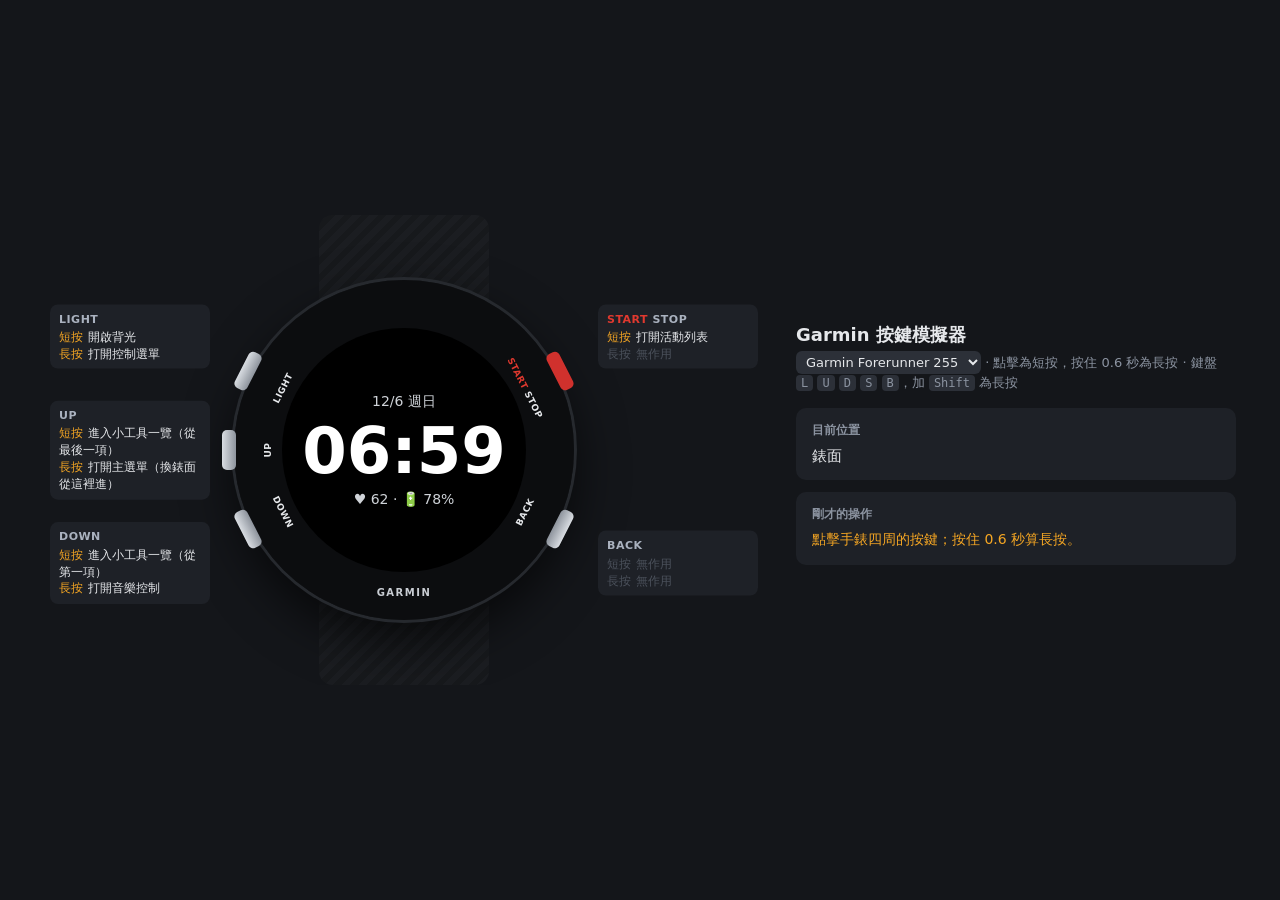
==== index.html @ a1b8f39e "Add Garmin button simulator with Forerunner 255 and fenix 7 models Data-driven state machine engine " ====
<!doctype html>
<html lang="zh-Hant">
<head>
  <meta charset="utf-8">
  <meta name="viewport" content="width=device-width, initial-scale=1">
  <title>Garmin 按鍵模擬器</title>
  <link rel="stylesheet" href="style.css">
</head>
<body>
  <div class="stage">
    <div class="strap"></div>
    <div id="watch"><div id="screen"></div></div>
  </div>

  <div class="panel">
    <h1>Garmin 按鍵模擬器</h1>
    <p class="sub"><select id="model"></select> · 點擊為短按，按住 0.6 秒為長按 · 鍵盤 <kbd>L</kbd> <kbd>U</kbd> <kbd>D</kbd> <kbd>S</kbd> <kbd>B</kbd>，加 <kbd>Shift</kbd> 為長按</p>

    <div class="box"><h2>目前位置</h2><div id="path"></div></div>
    <div class="box"><h2>剛才的操作</h2><div id="log"></div></div>
  </div>

  <script src="models/fr255.js"></script>
  <script src="models/fenix7.js"></script>
  <script src="engine.js"></script>
</body>
</html>
---- style.css ----
* { box-sizing: border-box; }
body {
  margin: 0; min-height: 100vh; background: #14161a; color: #e6e8eb;
  font-family: system-ui, "Microsoft JhengHei", "PingFang TC", sans-serif;
  display: flex; flex-wrap: wrap; gap: 32px; align-items: center; justify-content: center; padding: 24px;
}
h1 { font-size: 18px; margin: 0 0 4px; }
.sub { color: #8b93a0; font-size: 13px; margin: 0 0 16px; }

/* ---- 手錶 ---- */
/* 機身比例參照手冊 Overview 的機身圖：黑色錶殼、錶圈內側印按鍵名、上下錶帶 */
.stage { width: 720px; height: 470px; position: relative; flex: none; overflow: hidden; }
@media (max-width: 770px) { .stage { zoom: .78; } }
@media (max-width: 610px) { .stage { zoom: .6; } }
.tip {
  position: absolute; width: 160px; transform: translateY(-50%); padding: 7px 9px; border-radius: 8px;
  background: #1e2127; font-size: 12px; line-height: 1.4; color: #e6e8eb;
}
.tip b { display: block; font-size: 11px; letter-spacing: .5px; color: #aab2bf; margin-bottom: 2px; }
.tip b i { font-style: normal; color: #e0392f; }
.tip span { color: #f5a623; margin-right: 5px; }
.tip .none, .tip .none span { color: #4b515b; }
.strap {
  position: absolute; left: 50%; top: 0; bottom: 0; width: 170px; margin-left: -85px; border-radius: 14px;
  background: repeating-linear-gradient(135deg, #1b1d21 0 6px, #17191c 6px 12px);
}
#watch {
  position: absolute; left: 50%; top: 50%; width: 340px; height: 340px; margin: -170px 0 0 -170px;
  border-radius: 50%; background: radial-gradient(circle, #0c0d0f 72%, #1c1e22 73%, #101113 100%);
  box-shadow: 0 0 0 3px #26292e, 0 20px 50px #000a;
}
#watch::after { /* 錶圈下方的品牌字位置 */
  content: "GARMIN"; position: absolute; left: 0; right: 0; bottom: 22px; text-align: center;
  font-size: 10px; font-weight: 700; letter-spacing: 1.5px; color: #c9cdd3; pointer-events: none;
}
#screen {
  position: absolute; inset: 48px; border-radius: 50%; overflow: hidden;
  background: #000; color: #cfd3d8; transition: filter .2s; z-index: 1;
  display: flex; align-items: center; justify-content: center; text-align: center; user-select: none;
}
#screen.lit { filter: brightness(1.6); }
.btn {
  position: absolute; width: 14px; height: 40px; padding: 0; border: 0; border-radius: 5px;
  background: linear-gradient(90deg, #8d939c, #d9dde2); cursor: pointer; touch-action: none;
}
.btn::before { content: ""; position: absolute; inset: -8px -14px; } /* 放大點擊範圍 */
.btn:hover { filter: brightness(1.25); }
.btn.down { background: #f5a623 !important; }
.btn-label {
  position: absolute; white-space: nowrap; z-index: 2;
  font-size: 9px; font-weight: 700; letter-spacing: .5px; color: #e6e8eb; pointer-events: none;
}
.btn-label i { font-style: normal; color: #e0392f; }

/* ---- 螢幕內容 ---- */
.accent { color: #f5a623; }
.face, .act { display: flex; flex-direction: column; gap: 8px; align-items: center; }
.face b, .act b { font-size: 64px; line-height: 1; color: #fff; font-variant-numeric: tabular-nums; }
.face small, .act small { font-size: 14px; }
.face-big { gap: 0; }
.face-big b { font-size: 84px; }
.face-big b.accent { color: #f5a623; }
.face-data b { font-size: 52px; color: #7fd4ff; }
.caption { position: absolute; bottom: 22px; left: 0; right: 0; font-size: 12px; color: #f5a623; }
.list, .info { width: 100%; }
.title { font-size: 12px; color: #8b93a0; margin-bottom: 10px; }
.row { height: 44px; display: flex; align-items: center; justify-content: center; gap: 8px; font-size: 16px; }
.row.dim { color: #5d646f; font-size: 14px; }
.row.sel { background: #fff; color: #000; font-weight: 700; font-size: 20px; }
.pos { font-size: 11px; color: #5d646f; margin-top: 8px; }
.info .body { font-size: 20px; line-height: 1.5; color: #fff; }

/* ---- 說明面板 ---- */
.panel { width: 440px; max-width: 100%; }
.box { background: #1e2127; border-radius: 10px; padding: 14px 16px; margin-bottom: 12px; }
.box h2 { font-size: 12px; font-weight: 600; color: #8b93a0; margin: 0 0 8px; }
#path { font-size: 15px; }
#log { font-size: 14px; color: #f5a623; min-height: 1.4em; }
table { width: 100%; border-collapse: collapse; font-size: 13px; }
th, td { text-align: left; padding: 6px 6px; border-top: 1px solid #2c3038; vertical-align: top; }
thead th { border-top: 0; color: #8b93a0; font-weight: 500; }
tbody th { width: 64px; }
td.none { color: #4b515b; }
kbd { background: #2c3038; border-radius: 4px; padding: 1px 5px; font-size: 12px; }

/* ---- 型號切換與各型號外觀 ---- */
select { background: #2c3038; color: #e6e8eb; border: 0; border-radius: 6px; padding: 3px 6px; font: inherit; }
#watch.fenix7 { background: radial-gradient(circle, #0c0d0f 70%, #6a7078 71%, #33373d 100%); }

/* ---- 地圖（示意的等高線地形）---- */
.map {
  position: absolute; inset: 0;
  background: repeating-radial-gradient(circle at calc(35% + var(--x)) calc(40% + var(--y)),
    #1f3d2c 0 calc(7px * var(--z)), #3b6b4a calc(7px * var(--z)) calc(7px * var(--z) + 1.5px));
}
.map .track {
  position: absolute; left: calc(50% + var(--x)); top: calc(50% + var(--y)); width: calc(18px * var(--z)); height: calc(26px * var(--z));
  border: 3px solid #ff5ad1; border-width: 0 0 3px 3px; border-radius: 0 0 0 60%; transform: translate(-100%, 0);
}
.map .me { position: absolute; left: calc(50% + var(--x)); top: calc(50% + var(--y)); transform: translate(-50%, -50%); color: #4db4ff; font-size: 22px; text-shadow: 0 0 3px #000; }
.map .scale { position: absolute; top: 26px; left: 0; right: 0; font-size: 12px; color: #fff; text-shadow: 0 0 3px #000; }
.map .caption { color: #fff; text-shadow: 0 0 3px #000; }
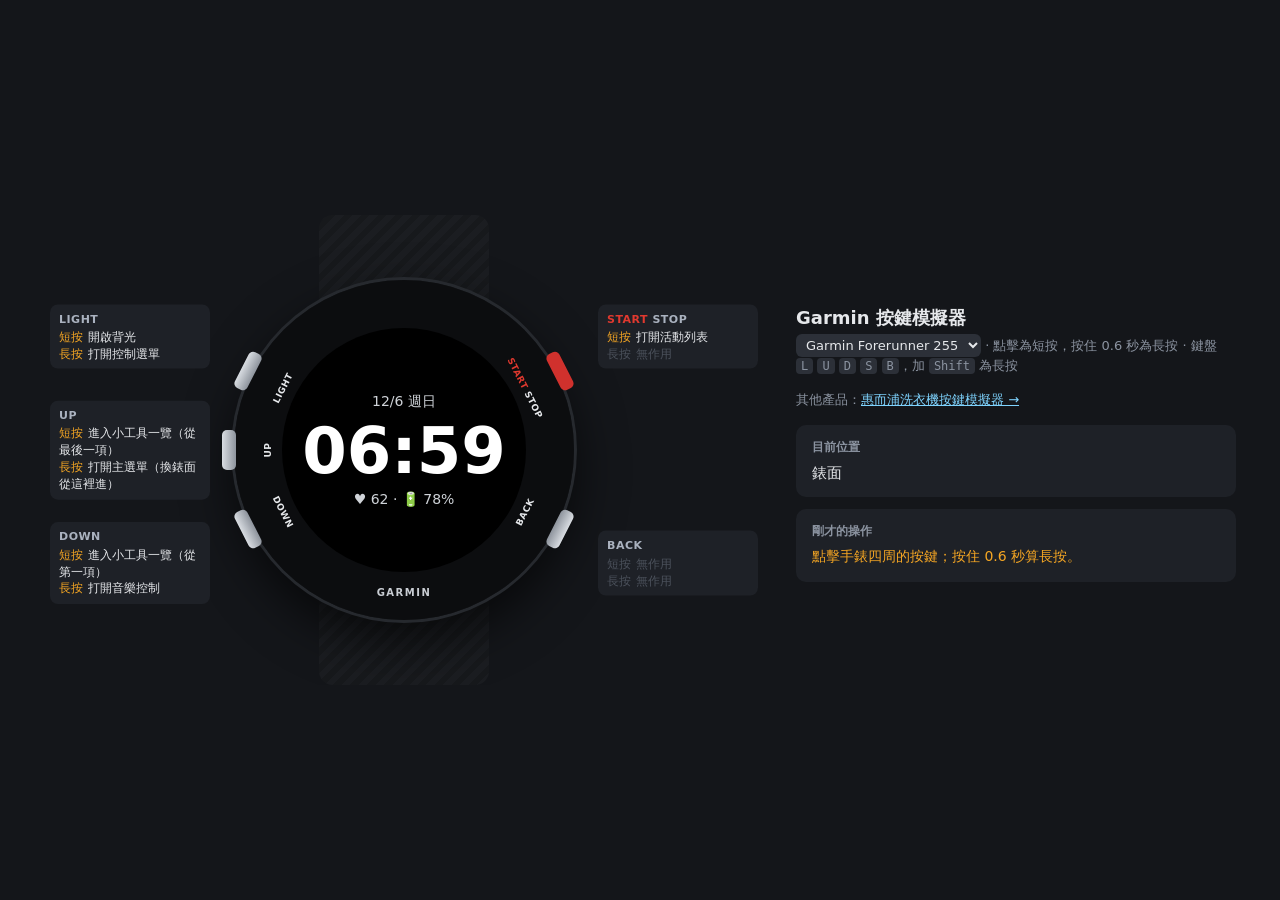
==== commit 0db00cdf: "新增惠而浦洗衣機按鍵模擬器頁面 依官方手冊《上開式高效能低水量洗衣機使用保養手冊》（W11590301A）的研究規格， 為惠而浦 8TWTW4955JW 新增獨立頁面 washer.html：五顆旋鈕" ====
--- a/index.html
+++ b/index.html
@@ -4,6 +4,7 @@
   <meta charset="utf-8">
   <meta name="viewport" content="width=device-width, initial-scale=1">
   <title>Garmin 按鍵模擬器</title>
+  <link rel="icon" href="data:,">
   <link rel="stylesheet" href="style.css">
 </head>
 <body>
@@ -15,6 +16,7 @@
   <div class="panel">
     <h1>Garmin 按鍵模擬器</h1>
     <p class="sub"><select id="model"></select> · 點擊為短按，按住 0.6 秒為長按 · 鍵盤 <kbd>L</kbd> <kbd>U</kbd> <kbd>D</kbd> <kbd>S</kbd> <kbd>B</kbd>，加 <kbd>Shift</kbd> 為長按</p>
+    <p class="sub">其他產品：<a href="washer.html">惠而浦洗衣機按鍵模擬器 →</a></p>
 
     <div class="box"><h2>目前位置</h2><div id="path"></div></div>
     <div class="box"><h2>剛才的操作</h2><div id="log"></div></div>
--- a/style.css
+++ b/style.css
@@ -5,6 +5,7 @@
   display: flex; flex-wrap: wrap; gap: 32px; align-items: center; justify-content: center; padding: 24px;
 }
 h1 { font-size: 18px; margin: 0 0 4px; }
+a { color: #7fd4ff; }
 .sub { color: #8b93a0; font-size: 13px; margin: 0 0 16px; }
 
 /* ---- 手錶 ---- */
@@ -12,6 +13,7 @@
 .stage { width: 720px; height: 470px; position: relative; flex: none; overflow: hidden; }
 @media (max-width: 770px) { .stage { zoom: .78; } }
 @media (max-width: 610px) { .stage { zoom: .6; } }
+@media (max-width: 430px) { .stage { zoom: .47; } body { padding: 16px 8px; } }
 .tip {
   position: absolute; width: 160px; transform: translateY(-50%); padding: 7px 9px; border-radius: 8px;
   background: #1e2127; font-size: 12px; line-height: 1.4; color: #e6e8eb;
@@ -85,7 +87,21 @@
 
 /* ---- 型號切換與各型號外觀 ---- */
 select { background: #2c3038; color: #e6e8eb; border: 0; border-radius: 6px; padding: 3px 6px; font: inherit; }
-#watch.fenix7 { background: radial-gradient(circle, #0c0d0f 70%, #6a7078 71%, #33373d 100%); }
+/* fēnix 7：參照手冊 Device Overview 機身圖——窄金屬錶圈、大螢幕、四個帶螺絲的錶耳、深色按鍵 */
+.fenix7 #watch { background: radial-gradient(circle, #0c0d0f 79%, #50555c 80%, #2b2e33 100%); box-shadow: 0 0 0 3px #1b1d20, 0 20px 50px #000a; }
+.fenix7 #watch::after { bottom: 40px; font-size: 8px; z-index: 2; color: #9aa0a8; }
+.fenix7 #screen { inset: 32px; box-shadow: 0 0 0 2px #1a1c1f; }
+.fenix7 .btn { background: linear-gradient(90deg, #3a3e44, #6b7078); width: 16px; height: 44px; }
+.fenix7 .btn-label { font-size: 8px; color: #a9afb7; }
+.fenix7 .strap::before, .fenix7 .strap::after {
+  content: ""; position: absolute; left: -26px; right: -26px; height: 78px; border-radius: 16px;
+  background:
+    radial-gradient(circle at 14px 50%, #0c0d0f 0 5px, #6a7078 5px 7px, transparent 7px),
+    radial-gradient(circle at calc(100% - 14px) 50%, #0c0d0f 0 5px, #6a7078 5px 7px, transparent 7px),
+    #2b2e33;
+}
+.fenix7 .strap::before { top: 62px; }
+.fenix7 .strap::after { bottom: 62px; }
 
 /* ---- 地圖（示意的等高線地形）---- */
 .map {
@@ -100,3 +116,6 @@
 .map .me { position: absolute; left: calc(50% + var(--x)); top: calc(50% + var(--y)); transform: translate(-50%, -50%); color: #4db4ff; font-size: 22px; text-shadow: 0 0 3px #000; }
 .map .scale { position: absolute; top: 26px; left: 0; right: 0; font-size: 12px; color: #fff; text-shadow: 0 0 3px #000; }
 .map .caption { color: #fff; text-shadow: 0 0 3px #000; }
+.map .cross { position: absolute; left: 50%; top: 50%; transform: translate(-50%, -50%); color: #fff; font-size: 26px; text-shadow: 0 0 3px #000; }
+.fenix7 #watch::after { bottom: 35px; }
+.fenix7 .caption { bottom: 50px; }
